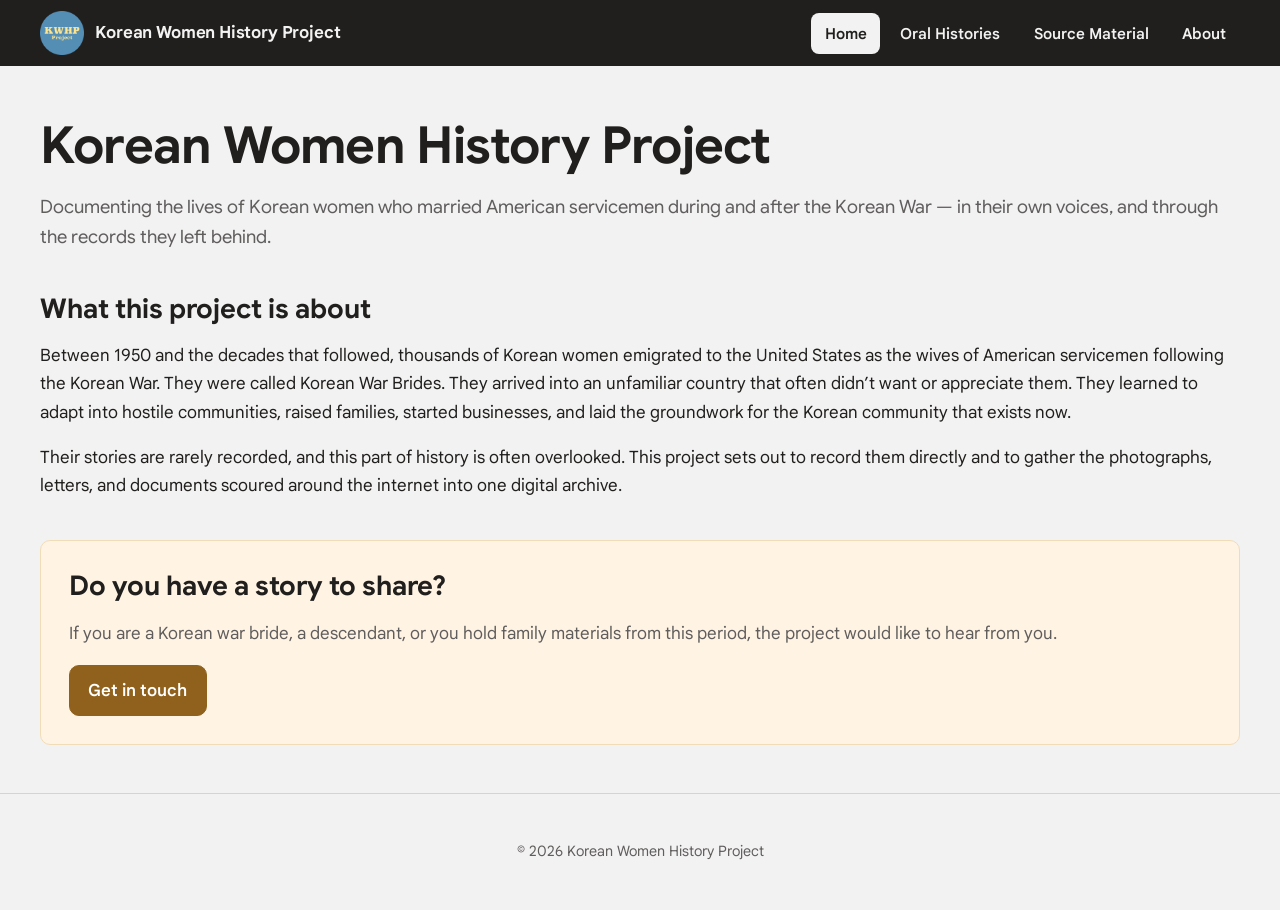
==== index.html @ 8262f933 "Fix home page grammar, interview links, and the public template page The home page reads "raised fam" ====
<!doctype html>
<html lang="en">
<head>
  <meta charset="utf-8" />
  <meta name="viewport" content="width=device-width, initial-scale=1" />
  <title>Korean Women History Project</title>
  <meta name="description" content="An oral history and archival project documenting the lives of Korean war brides." />
  <link rel="stylesheet" href="styles.css" />
  <link rel="icon" href="favicon.ico" sizes="any" />
  <link rel="icon" type="image/png" sizes="32x32" href="images/favicon-32.png" />
  <link rel="icon" type="image/png" sizes="16x16" href="images/favicon-16.png" />
  <link rel="apple-touch-icon" href="images/apple-touch-icon.png" />
  <link rel="manifest" href="site.webmanifest" />
</head>
<body>
  <a class="skip-link" href="#main">Skip to content</a>

  <header class="site-header">
    <a class="brand" href="index.html">
      <img class="brand-logo" src="images/logo.png" alt="" width="512" height="512" />
      <span class="brand-name">Korean Women History Project</span>
    </a>
    <button id="nav-toggle" class="nav-toggle" type="button" aria-expanded="false" aria-controls="site-nav">Menu</button>
    <nav id="site-nav" class="site-nav">
      <a href="index.html" aria-current="page">Home</a>
      <a href="oral-histories.html">Oral Histories</a>
      <a href="archive.html">Source Material</a>
      <a href="about.html">About</a>
    </nav>
  </header>

  <main id="main">
    <section class="hero">
      <h1>Korean Women History Project</h1>
      <!-- EDIT: one or two sentences describing the project in plain language. -->
      <p class="lede">
        Documenting the lives of Korean women who married American servicemen during and
        after the Korean War — in their own voices, and through the records they left behind.
      </p>
    </section>

    <!-- EDIT: This is your main space to talk about the project. Add or remove
         paragraphs freely; each <p> is a paragraph, <h2> starts a new heading. -->
    <section class="prose">
      <h2>What this project is about</h2>
      <p>
        Between 1950 and the decades that followed, thousands of Korean women emigrated
        to the United States as the wives of American servicemen following the Korean War.
        They were called Korean War Brides. They arrived into an unfamiliar country that
        often didn&rsquo;t want or appreciate them. They learned to adapt into hostile
        communities, raised families, started businesses, and laid the groundwork for the
        Korean community that exists now.
      </p>
      <p>
        Their stories are rarely recorded, and this part of history is often overlooked.
        This project sets out to record them directly and to gather the
        photographs, letters, and documents scoured around the internet into one digital
        archive.
      </p>
    </section>

    <section class="callout">
      <h2>Do you have a story to share?</h2>
      <p>
        If you are a Korean war bride, a descendant, or you hold family materials from
        this period, the project would like to hear from you.
      </p>
      <p><a class="btn btn-primary" href="https://forms.gle/nrmysBmQcNT2oJr99" target="_blank" rel="noopener">Get in touch</a></p>
    </section>
  </main>

  <footer>
    <p>© <span data-year>2026</span> Korean Women History Project</p>
  </footer>

  <script src="script.js"></script>
</body>
</html>
---- styles.css ----
/* ==========================================================================
   Korean Women History Project — site styles
   Colors live in the :root block below. Change them there and the whole
   site follows. Everything else is layout.
   ========================================================================== */

/* Google Sans, self-hosted (SIL Open Font License 1.1, see fonts/OFL.txt).
   A single variable file covers weight 400-700, so italic is the only
   second file needed. */
@font-face {
  font-family: "Google Sans";
  src: url("fonts/GoogleSans-Variable.woff2") format("woff2-variations"),
       url("fonts/GoogleSans-Variable.woff2") format("woff2");
  font-weight: 400 700;
  font-style: normal;
  font-display: swap;
}

@font-face {
  font-family: "Google Sans";
  src: url("fonts/GoogleSans-Italic-Variable.woff2") format("woff2-variations"),
       url("fonts/GoogleSans-Italic-Variable.woff2") format("woff2");
  font-weight: 400 700;
  font-style: italic;
  font-display: swap;
}


:root {
  /* Palette drawn from the project logo: gold on near-black, over a warm
     off-white. --accent is a deepened version of the logo's gold (#b68235)
     so it clears AA contrast as text and as a button fill; --accent-soft is
     a pale tint of the same gold. */
  --bg: #f3f2f2;
  --bg-soft: #eae9e9;
  --surface: #f8f4f4;
  --text: #201f1d;
  --muted: #605d5d;
  --border: #d7d3d3;
  --accent: #8f611c;
  /* Body text carrying a slight gold hue, for card pull quotes. */
  --text-quote: #5a3b0a;
  --accent-soft: #fff3e4;
  --accent-soft-border: #f1dcb8;
  --accent-text: #ffffff;

  /* Dark banner across the top, the same near-black as the logo's tile so
     the logo sits flush in it. */
  --header-bg: #201f1d;
  --header-text: #f3f2f2;

  --radius: 10px;
  /* Content sits in a centered band with a gutter on each side.
     --maxw is how wide that band gets; --pad is the gutter inside it.
     --measure is off, so text fills the band rather than stopping short. */
  --maxw: 1280px;
  --pad: clamp(1rem, 4vw, 2.5rem);
  --measure: none;

  /* --serif is unused now that headings use --sans too; kept so a serif
     look can be restored by pointing a rule back at it. */
  --serif: "Iowan Old Style", "Palatino Linotype", Palatino, Georgia, "Times New Roman", serif;
  --sans: "Google Sans", system-ui, -apple-system, "Segoe UI", Roboto, Helvetica, Arial, sans-serif;

  /* The site is light-only; this keeps form controls and scrollbars light
     even for visitors whose system is set to dark mode. */
  color-scheme: light;
}

* { box-sizing: border-box; }

/* scroll-padding-top keeps links to a spot on the page (#contact,
   #ock-soon-lee) from landing under the sticky header. */
html { scroll-behavior: smooth; scroll-padding-top: 5rem; }

body {
  margin: 0;
  background: var(--bg);
  color: var(--text);
  font: 17px/1.65 var(--sans);
  -webkit-font-smoothing: antialiased;
}

a { color: var(--accent); }
a:hover { text-decoration-thickness: 2px; }

img { max-width: 100%; height: auto; display: block; }

.visually-hidden {
  position: absolute;
  width: 1px; height: 1px;
  padding: 0; margin: -1px;
  overflow: hidden;
  clip: rect(0 0 0 0);
  white-space: nowrap;
}

.skip-link {
  position: absolute;
  left: -9999px;
  top: 0;
  background: var(--accent);
  color: var(--accent-text);
  padding: 0.6rem 1rem;
  z-index: 100;
}
.skip-link:focus { left: 0; }

:focus-visible {
  outline: 2px solid var(--accent);
  outline-offset: 3px;
  border-radius: 3px;
}

/* --------------------------------------------------------------- Header  */

.site-header {
  position: sticky;
  top: 0;
  z-index: 20;
  display: flex;
  align-items: center;
  justify-content: space-between;
  gap: 1.5rem;
  padding-block: 0.7rem;
  padding-inline: max(var(--pad), calc((100% - var(--maxw)) / 2 + var(--pad)));
  background: var(--header-bg);
  color: var(--header-text);
}

.brand {
  display: flex;
  align-items: center;
  gap: 0.7rem;
  text-decoration: none;
  color: var(--header-text);
  min-width: 0;
}

.brand-logo {
  width: 44px;
  height: 44px;
  flex: none;
}

.brand-name {
  font-size: 1.05rem;
  font-weight: 700;
  letter-spacing: -0.01em;
}

.site-nav {
  display: flex;
  align-items: center;
  gap: 0.4rem;
}

.site-nav a {
  text-decoration: none;
  color: var(--header-text);
  font-size: 0.95rem;
  font-weight: 600;
  padding: 0.5rem 0.85rem;
  border-radius: 8px;
  white-space: nowrap;
}

.site-nav a:hover { background: rgba(255, 255, 255, 0.12); }

/* Current page reads as a filled chip, the way the reference header does. */
.site-nav a[aria-current="page"] {
  background: var(--header-text);
  color: var(--header-bg);
}

.nav-toggle {
  display: none;
  background: transparent;
  border: 1px solid rgba(255, 255, 255, 0.35);
  border-radius: 8px;
  color: var(--header-text);
  cursor: pointer;
  font: inherit;
  font-size: 0.9rem;
  font-weight: 600;
  line-height: 1;
  padding: 0.55rem 0.8rem;
}

.nav-toggle:hover { background: rgba(255, 255, 255, 0.12); }

@media (max-width: 860px) {
  .brand-name {
    font-size: 0.95rem;
    overflow: hidden;
    text-overflow: ellipsis;
    white-space: nowrap;
  }

  .nav-toggle { display: inline-block; }

  .site-nav {
    display: none;
    position: absolute;
    top: 100%;
    left: 0;
    right: 0;
    flex-direction: column;
    align-items: stretch;
    gap: 0.25rem;
    padding: 0.75rem var(--pad) 1rem;
    background: var(--header-bg);
  }

  .site-nav.open { display: flex; }
}

/* --------------------------------------------------------------- Layout  */

main {
  max-width: var(--maxw);
  margin: 0 auto;
  padding: 0 var(--pad);
}

/* Sections carry no vertical padding of their own; the space between them is
   one explicit gap, so neighbouring padding cannot double into a hole. */
section { padding: 0; }
section + section { margin-top: 2.5rem; }

h1 {
  font-family: var(--sans);
  font-size: clamp(2.1rem, 5.5vw, 3.2rem);
  line-height: 1.12;
  margin: 0 0 1rem;
  letter-spacing: -0.015em;
}

h2 {
  font-family: var(--sans);
  font-size: clamp(1.35rem, 2.6vw, 1.7rem);
  line-height: 1.25;
  margin: 0 0 1rem;
}

h3 { font-size: 1.05rem; margin: 0 0 0.4rem; }

.hero { padding-top: 3.25rem; }

.page-head { padding-top: 3rem; }

.lede {
  font-size: 1.15rem;
  color: var(--muted);
  max-width: var(--measure);
  margin: 0 0 1.5rem;
}

.prose p {
  max-width: var(--measure);
  margin: 0 0 1.1rem;
}

.prose h2 { margin-top: 2.2rem; }
.prose h2:first-child { margin-top: 0; }

/* Numbered sources under a passage, set small and faded. */
.prose sup { line-height: 0; font-size: 0.7em; }
.prose sup a { text-decoration: none; }

.sources {
  margin: 1.25rem 0 0;
  padding: 0.9rem 0 0 1.2rem;
  border-top: 1px solid var(--border);
  font-size: 0.85rem;
  line-height: 1.5;
  color: var(--muted);
  max-width: var(--measure);
}

.sources li { margin-bottom: 0.35rem; }
.sources a { color: var(--muted); }

.cite {
  display: inline-block;
  margin-top: 0.4rem;
  padding: 0.6rem 0.85rem;
  background: var(--bg-soft);
  border-left: 3px solid var(--accent);
  border-radius: 0 var(--radius) var(--radius) 0;
  font-size: 0.94rem;
  color: var(--muted);
}

/* -------------------------------------------------------------- Buttons  */


.btn {
  display: inline-block;
  padding: 0.65rem 1.15rem;
  border: 1px solid var(--border);
  border-radius: var(--radius);
  background: var(--surface);
  color: var(--text);
  text-decoration: none;
  font: inherit;
  font-size: 1.05rem;
  font-weight: 600;
  cursor: pointer;
  transition: transform 0.12s ease, border-color 0.12s ease;
}

.btn:hover { transform: translateY(-1px); border-color: var(--accent); }

.btn-primary {
  background: var(--accent);
  border-color: var(--accent);
  color: var(--accent-text);
}

/* -------------------------------------------------------------- Callout  */

.callout {
  background: var(--accent-soft);
  border: 1px solid var(--accent-soft-border);
  border-radius: var(--radius);
  padding: 1.75rem;
}

.callout h2 { margin-top: 0; }
.callout p { color: var(--muted); max-width: var(--measure); }
.callout p:last-child { margin-bottom: 0; }

.contact-list {
  list-style: none;
  padding: 0;
  margin: 0;
  display: grid;
  gap: 0.6rem;
}

.contact-list strong {
  display: inline-block;
  min-width: 6.5rem;
  color: var(--text);
}

/* --------------------------------------------------------------- Search  */

.search { display: block; max-width: 26rem; }

.search input {
  width: 100%;
  padding: 0.6rem 0.85rem;
  font: inherit;
  font-size: 0.95rem;
  color: var(--text);
  background: var(--surface);
  border: 1px solid var(--border);
  border-radius: var(--radius);
}

.filter-status {
  margin: 0.6rem 0 0;
  font-size: 0.9rem;
  color: var(--muted);
  min-height: 1.4em;
}

/* ------------------------------------------------- Interview card grid  */

.interview-index { padding-top: 0; }

.interview-grid {
  display: grid;
  grid-template-columns: repeat(auto-fit, minmax(290px, 1fr));
  gap: 1.5rem;
}

.interview-card {
  display: flex;
  flex-direction: column;
  background: var(--surface);
  border: 1px solid var(--border);
  border-radius: var(--radius);
  overflow: hidden;
  text-decoration: none;
  color: inherit;
  transition: border-color 0.14s ease;
}

.interview-card:hover {
  border-color: var(--accent);
}

.interview-card[hidden] { display: none; }

.card-media {
  display: block;
  aspect-ratio: 16 / 9;
  background: var(--bg-soft) center / cover no-repeat;
  border-bottom: 1px solid var(--border);
}

.card-body {
  display: block;
  padding: 1.1rem 1.15rem 1.25rem;
}

.quote {
  font-family: var(--sans);
  font-size: 1.22rem;
  line-height: 1.3;
  margin: 0 0 0.6rem;
  text-wrap: balance;
}

.interview-card:hover .quote { color: var(--accent); }

.meta {
  display: block;
  font-size: 0.86rem;
  color: var(--muted);
  margin: 0 0 0.75rem;
}

/* A line from the interview, sitting under the narrator's name on a card. */
.card-quote {
  display: block;
  font-size: 0.95rem;
  font-weight: 600;
  line-height: 1.45;
  color: var(--text-quote);
  margin: 0 0 0.75rem;
  text-wrap: pretty;
}

.card-tags {
  display: flex;
  flex-wrap: wrap;
  gap: 0.4rem;
}

.card-tags span {
  font-size: 0.76rem;
  letter-spacing: 0.03em;
  color: var(--muted);
  background: var(--bg-soft);
  border: 1px solid var(--border);
  border-radius: 999px;
  padding: 0.18rem 0.6rem;
}

/* --------------------------------------------- Interview detail page  */

.interview {
  max-width: var(--measure);
  padding: 2.5rem 0 1rem;
}

.back-link {
  display: inline-flex;
  align-items: center;
  gap: 0.45em;
  font-size: 0.9rem;
  text-decoration: none;
  margin-bottom: 1.75rem;
}

/* The arrow is masked rather than shown as an image, so it picks up the
   link colour instead of staying black. */
.back-link::before {
  content: "";
  flex: none;
  width: 0.95em;
  height: 0.95em;
  background: currentColor;
  -webkit-mask: url(images/arrow-left.svg) center / contain no-repeat;
  mask: url(images/arrow-left.svg) center / contain no-repeat;
}

.back-link:hover { text-decoration: underline; }

.interview h1 { margin-bottom: 0.6rem; text-wrap: balance; }

.interview .video-frame {
  max-height: 72vh;
  width: auto;
  margin-inline: auto;
}

.interview-standfirst {
  font-size: 1.2rem;
  font-weight: 600;
  color: var(--accent);
  margin: 0 0 0.6rem;
}

.interview-meta {
  font-size: 0.9rem;
  color: var(--muted);
  margin: 0 0 1rem;
}

.interview-summary {
  font-size: 1.08rem;
  color: var(--muted);
  margin: 0 0 1.75rem;
}

.interview .prose { padding: 2rem 0 0; }

/* A second video under "Related material", kept smaller than the interview. */
.related-video { max-width: 560px; margin-bottom: 1.25rem; }
.interview .prose + .prose { margin-top: 2rem; }
.interview .back-link:last-child { margin: 2.5rem 0 0; }

.passages {
  margin: 0;
  display: grid;
  grid-template-columns: max-content 1fr;
  gap: 0.5rem 1.1rem;
  align-items: baseline;
}

.passages dt {
  font-variant-numeric: tabular-nums;
  font-size: 0.88rem;
  color: var(--accent);
}

.passages dd {
  margin: 0;
  color: var(--muted);
}

@media (max-width: 520px) {
  .passages { grid-template-columns: 1fr; gap: 0.15rem; }
  .passages dd { margin-bottom: 0.7rem; }
}

/* ------------------------------------------------- Video player frame  */

.video-frame {
  position: relative;
  aspect-ratio: 16 / 9;
  background: var(--bg-soft) center / cover no-repeat;
  border: 1px solid var(--border);
  border-radius: var(--radius);
  overflow: hidden;
}

.video-frame iframe {
  position: absolute;
  inset: 0;
  width: 100%;
  height: 100%;
  border: 0;
}

.video-play {
  position: absolute;
  inset: 0;
  width: 100%;
  height: 100%;
  display: grid;
  place-items: center;
  background: rgba(0, 0, 0, 0.28);
  border: 0;
  cursor: pointer;
  transition: background 0.15s ease;
}

.video-play:hover { background: rgba(0, 0, 0, 0.45); }

.video-play-icon {
  display: grid;
  place-items: center;
  width: 62px;
  height: 62px;
  padding-left: 5px;
  border-radius: 50%;
  background: var(--accent);
  color: #fff;
  font-size: 1.4rem;
}

/* -------------------------------------------------------------- Archive  */


.gallery {
  display: grid;
  grid-template-columns: repeat(auto-fit, minmax(250px, 1fr));
  gap: 1.5rem;
}

.gallery-wide {
  grid-template-columns: repeat(auto-fit, minmax(340px, 1fr));
}

.item {
  margin: 0;
  background: var(--surface);
  border: 1px solid var(--border);
  border-radius: var(--radius);
  overflow: hidden;
}

/* A short paragraph introducing each archive section. */
.archive-section > p {
  color: var(--muted);
  max-width: var(--measure);
  margin: -0.25rem 0 1.25rem;
}

/* Each thumbnail links to its full-size file. */
.item-image { display: block; }

.item > img,
.item-image > img {
  width: 100%;
  aspect-ratio: 4 / 3;
  object-fit: cover;
}

/* Document pages crop from the top, where the title is. */
.item-doc img { object-position: top; }

/* Charts are shown whole rather than cropped. */
.item-fit img { object-fit: contain; }

.item .video-frame { border: 0; border-radius: 0; }

.item figcaption {
  padding: 0.9rem 1rem 1.1rem;
  font-size: 0.92rem;
  color: var(--muted);
}

.item figcaption strong { color: var(--text); }

.credit {
  display: block;
  margin-top: 0.5rem;
  font-size: 0.82rem;
  font-style: italic;
}

/* Korean breaks between words, not inside them. */
[lang="ko"] { word-break: keep-all; }

.doc-list {
  list-style: none;
  padding: 0;
  margin: 0;
  display: grid;
  gap: 1.25rem;
}

.doc-list li {
  border-left: 3px solid var(--border);
  padding-left: 1rem;
}

.doc-list strong { display: block; color: var(--text); }
.doc-list p { margin: 0.35rem 0 0; color: var(--muted); font-size: 0.95rem; }

/* Subheadings that split the reading list into groups. */
.archive-section h3 { margin: 2rem 0 1rem; }
.archive-section h2 + h3 { margin-top: 0; }

/* A list entry with a book cover beside it. */
.doc-list .has-cover {
  display: grid;
  grid-template-columns: 64px 1fr;
  gap: 1rem;
  align-items: start;
}

.doc-cover {
  width: 64px;
  border: 1px solid var(--border);
}

/* ------------------------------------------------------- Transcript  */

/* Timestamp buttons in the transcript. */
.cue-time {
  font: inherit;
  font-size: 0.82rem;
  font-variant-numeric: tabular-nums;
  color: var(--accent);
  background: var(--bg-soft);
  border: 1px solid var(--border);
  border-radius: 999px;
  padding: 0.12rem 0.55rem;
  margin-right: 0.5rem;
  cursor: pointer;
}

.cue-time:hover {
  background: var(--accent);
  border-color: var(--accent);
  color: var(--accent-text);
}

.transcript-toolbar {
  display: flex;
  flex-wrap: wrap;
  align-items: center;
  gap: 0.75rem 1.25rem;
  margin-bottom: 0.9rem;
}

.transcript-follow {
  display: flex;
  align-items: center;
  gap: 0.4rem;
  font-size: 0.92rem;
  color: var(--muted);
}

.transcript-search { flex: 1 1 14rem; }

.transcript-search input {
  width: 100%;
  padding: 0.5rem 0.75rem;
  font: inherit;
  font-size: 0.92rem;
  color: var(--text);
  background: var(--surface);
  border: 1px solid var(--border);
  border-radius: var(--radius);
}

.transcript-notice {
  margin: 0 0 0.9rem;
  padding: 0.8rem 1rem;
  background: var(--accent-soft);
  border: 1px solid var(--accent-soft-border);
  border-radius: var(--radius);
  font-size: 0.9rem;
  color: var(--text);
}

.transcript-status {
  margin: 0 0 0.6rem;
  font-size: 0.9rem;
  color: var(--muted);
  min-height: 1.3em;
}

.transcript {
  max-height: 26rem;
  overflow-y: auto;
  padding: 0.35rem 1rem 0.35rem 0.35rem;
  border: 1px solid var(--border);
  border-radius: var(--radius);
  background: var(--surface);
  scroll-behavior: smooth;
}

.cue {
  margin: 0 0 0.85rem;
  font-size: 0.97rem;
  line-height: 1.6;
  color: var(--muted);
  border-radius: 6px;
  padding: 0.25rem 0.35rem;
}

.cue[hidden] { display: none; }

.cue-speaker {
  font-size: 0.9rem;
  font-weight: 600;
  color: var(--accent);
  margin-right: 0.5rem;
}

.cue-speaker.is-interviewer { color: var(--muted); }

.cue-original {
  display: block;
  margin-left: 3.4rem;
  color: var(--text);
}

.cue-original + .cue-text {
  display: block;
  margin-left: 3.4rem;
}

.cue.is-active {
  background: var(--accent-soft);
  color: var(--text);
}

/* -------------------------------------------------------------- Footer   */

footer {
  border-top: 1px solid var(--border);
  margin-top: 3rem;
  padding-block: 2rem;
  padding-inline: max(var(--pad), calc((100% - var(--maxw)) / 2 + var(--pad)));
  text-align: center;
  color: var(--muted);
  font-size: 0.9rem;
}

@media (prefers-reduced-motion: reduce) {
  html { scroll-behavior: auto; }
  .btn, .video-play, .interview-card { transition: none; }
}


/* ------------------------------------------------------- Print to PDF   */

@media print {
  .site-header,
  footer,
  .back-link,
  .video-frame,
  .transcript-toolbar,
  .transcript-status,
  .skip-link,
  .cue-time {
    display: none !important;
  }

  html, body {
    background: #fff;
    color: #000;
    font-size: 11pt;
  }

  main, .interview {
    max-width: none;
    padding: 0;
    margin: 0;
  }

  /* The transcript prints in full rather than as a scrolling panel. */
  .transcript {
    max-height: none;
    overflow: visible;
    border: 0;
    padding: 0;
    background: transparent;
  }

  .cue {
    color: #000;
    background: transparent;
    padding: 0;
    margin-bottom: 0.6em;
    /* Keep a passage from being split across two pages. */
    break-inside: avoid;
  }

  .cue[hidden] { display: block !important; }
  .cue.is-active { background: transparent; }

  .transcript-notice {
    border: 1pt solid #000;
    background: transparent;
    break-inside: avoid;
  }

  h1 { font-size: 20pt; }
  h2 { font-size: 13pt; break-after: avoid; }

  a { color: #000; text-decoration: none; }

  /* Show the source URL once, so a printed copy can be traced back. */
  .interview::after {
    content: "Source: www.koreanwomenshistory.org";
    display: block;
    margin-top: 1.5em;
    padding-top: 0.5em;
    border-top: 0.5pt solid #999;
    font-size: 8pt;
    color: #444;
  }

  @page { margin: 18mm; }
}
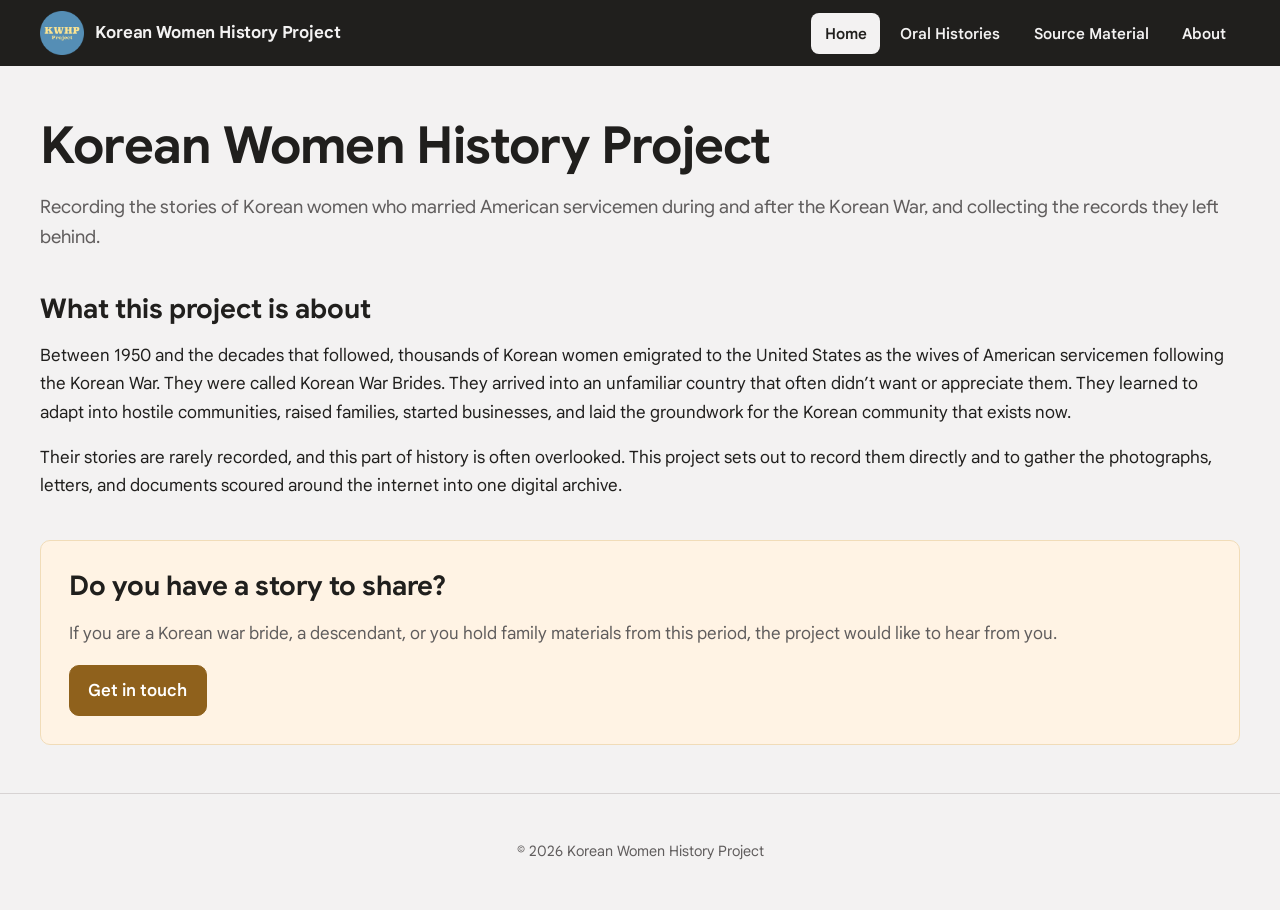
==== commit d0086f16: "Rewrite AI-sounding text across the site Shorten the interview titles, end the Background sections o" ====
--- a/index.html
+++ b/index.html
@@ -32,15 +32,12 @@
   <main id="main">
     <section class="hero">
       <h1>Korean Women History Project</h1>
-      <!-- EDIT: one or two sentences describing the project in plain language. -->
       <p class="lede">
-        Documenting the lives of Korean women who married American servicemen during and
-        after the Korean War — in their own voices, and through the records they left behind.
+        Recording the stories of Korean women who married American servicemen during and
+        after the Korean War, and collecting the records they left behind.
       </p>
     </section>
 
-    <!-- EDIT: This is your main space to talk about the project. Add or remove
-         paragraphs freely; each <p> is a paragraph, <h2> starts a new heading. -->
     <section class="prose">
       <h2>What this project is about</h2>
       <p>
--- a/styles.css
+++ b/styles.css
@@ -751,6 +751,9 @@
 }
 
 .transcript {
+  /* Positioned so each passage's offsetTop is measured from the top of this
+     box, which is what the follow-the-video scrolling expects. */
+  position: relative;
   max-height: 26rem;
   overflow-y: auto;
   padding: 0.35rem 1rem 0.35rem 0.35rem;
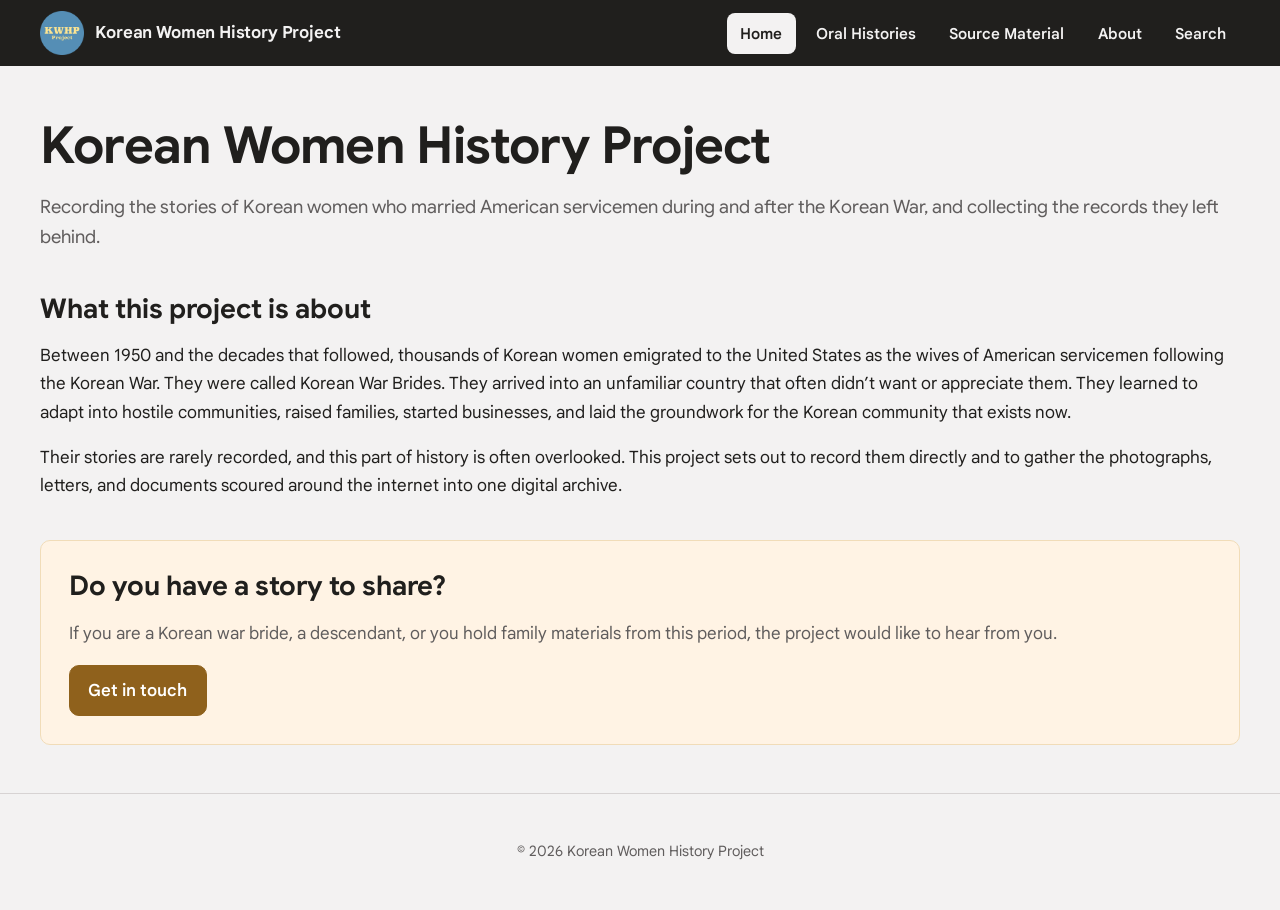
==== commit d30a1580: "Add a search page for the oral histories and source material search.html searches every oral history" ====
--- a/index.html
+++ b/index.html
@@ -26,6 +26,7 @@
       <a href="oral-histories.html">Oral Histories</a>
       <a href="archive.html">Source Material</a>
       <a href="about.html">About</a>
+      <a href="search.html">Search</a>
     </nav>
   </header>
 
--- a/styles.css
+++ b/styles.css
@@ -43,6 +43,8 @@
   --accent-soft: #fff3e4;
   --accent-soft-border: #f1dcb8;
   --accent-text: #ffffff;
+  /* Behind words a search matched. */
+  --mark: #f6dca8;
 
   /* Dark banner across the top, the same near-black as the logo's tile so
      the logo sits flush in it. */
@@ -189,7 +191,7 @@
 
 .nav-toggle:hover { background: rgba(255, 255, 255, 0.12); }
 
-@media (max-width: 860px) {
+@media (max-width: 920px) {
   .brand-name {
     font-size: 0.95rem;
     overflow: hidden;
@@ -367,6 +369,187 @@
   min-height: 1.4em;
 }
 
+/* ----------------------------------------------------------- Site search  */
+
+.site-search { display: grid; gap: 1rem; }
+
+.search-box input {
+  width: 100%;
+  padding: 0.8rem 1rem;
+  font: inherit;
+  font-size: 1.1rem;
+  color: var(--text);
+  background: var(--surface);
+  border: 1px solid var(--border);
+  border-radius: var(--radius);
+}
+
+.search-box input:focus { border-color: var(--accent); outline: none; box-shadow: 0 0 0 3px var(--accent-soft-border); }
+
+.search-filters {
+  display: flex;
+  flex-wrap: wrap;
+  align-items: center;
+  justify-content: space-between;
+  gap: 0.75rem 1.25rem;
+}
+
+.chips {
+  display: flex;
+  flex-wrap: wrap;
+  gap: 0.5rem;
+  margin: 0;
+  padding: 0;
+  border: 0;
+  min-width: 0;
+}
+
+.chip input {
+  position: absolute;
+  opacity: 0;
+  pointer-events: none;
+}
+
+.chip > span {
+  display: inline-block;
+  padding: 0.38rem 0.9rem;
+  font-size: 0.92rem;
+  font-weight: 600;
+  color: var(--text);
+  background: var(--surface);
+  border: 1px solid var(--border);
+  border-radius: 999px;
+  cursor: pointer;
+  transition: border-color 0.12s ease;
+}
+
+.chip > span:hover { border-color: var(--accent); }
+.chip input:checked + span { background: var(--accent); border-color: var(--accent); color: var(--accent-text); }
+.chip input:focus-visible + span { outline: 2px solid var(--accent); outline-offset: 3px; }
+
+.chip-count {
+  font-weight: 400;
+  font-variant-numeric: tabular-nums;
+  opacity: 0.75;
+  margin-left: 0.15rem;
+}
+
+.chip-count:empty { display: none; }
+
+.search-section select {
+  padding: 0.45rem 0.75rem;
+  font: inherit;
+  font-size: 0.92rem;
+  color: var(--text);
+  background: var(--surface);
+  border: 1px solid var(--border);
+  border-radius: var(--radius);
+}
+
+.search-hints p { margin: 0.5rem 0 0.75rem; color: var(--muted); }
+.search-hints[hidden] { display: none; }
+
+.search-hint-list { display: flex; flex-wrap: wrap; gap: 0.5rem; }
+
+.search-hint-list button {
+  font: inherit;
+  font-size: 0.92rem;
+  color: var(--accent);
+  background: var(--accent-soft);
+  border: 1px solid var(--accent-soft-border);
+  border-radius: 999px;
+  padding: 0.3rem 0.85rem;
+  cursor: pointer;
+}
+
+.search-hint-list button:hover { border-color: var(--accent); }
+
+.results { margin-top: 1.5rem; }
+
+.result-group + .result-group { margin-top: 2.75rem; }
+
+.result-count {
+  font-size: 0.95rem;
+  font-weight: 600;
+  color: var(--muted);
+  font-variant-numeric: tabular-nums;
+}
+
+mark {
+  background: var(--mark);
+  color: inherit;
+  border-radius: 2px;
+  padding: 0 0.08em;
+}
+
+/* An oral history: its cover beside the passages that matched. */
+.result-list { display: grid; gap: 1.25rem; }
+
+.result-interview {
+  display: grid;
+  grid-template-columns: minmax(0, 260px) minmax(0, 1fr);
+  background: var(--surface);
+  border: 1px solid var(--border);
+  border-radius: var(--radius);
+  overflow: hidden;
+}
+
+.result-cover.card-media { border-bottom: 0; border-right: 1px solid var(--border); aspect-ratio: auto; min-height: 146px; }
+
+.result-body { padding: 1.1rem 1.25rem 1.2rem; min-width: 0; }
+
+.result-title { font-size: 1.2rem; margin: 0 0 0.2rem; }
+.result-title a { color: var(--text); text-decoration: none; }
+.result-title a:hover { color: var(--accent); text-decoration: underline; }
+
+.result-body .meta { margin-bottom: 0.6rem; }
+.result-summary { margin: 0 0 0.75rem; font-size: 0.95rem; color: var(--muted); }
+
+.result-passages {
+  list-style: none;
+  margin: 0 0 0.6rem;
+  padding: 0;
+  display: grid;
+  gap: 0.35rem;
+}
+
+.result-passages a {
+  display: block;
+  padding: 0.45rem 0.55rem;
+  border-radius: 6px;
+  color: var(--muted);
+  text-decoration: none;
+  font-size: 0.95rem;
+  line-height: 1.55;
+}
+
+.result-passages a:hover { background: var(--accent-soft); color: var(--text); }
+.result-passages .cue-time { pointer-events: none; }
+
+.result-words { display: block; margin: 0.2rem 0 0; }
+
+.result-more { font-size: 0.92rem; font-weight: 600; }
+
+/* Under a photograph or document: where it sits on Source Material. */
+.result-context {
+  display: block;
+  margin-top: 0.6rem;
+  font-size: 0.85rem;
+  font-style: normal;
+}
+
+.result-group-name {
+  display: block;
+  margin-top: 0.3rem;
+  font-size: 0.82rem;
+  color: var(--muted);
+}
+
+@media (max-width: 640px) {
+  .result-interview { grid-template-columns: 1fr; }
+  .result-cover.card-media { aspect-ratio: 16 / 9; border-right: 0; border-bottom: 1px solid var(--border); }
+}
+
 /* ------------------------------------------------- Interview card grid  */
 
 .interview-index { padding-top: 0; }
@@ -623,6 +806,9 @@
   object-fit: cover;
 }
 
+/* An item reached from a search result, so it is easy to spot. */
+.item.is-target { border-color: var(--accent); box-shadow: 0 0 0 3px var(--accent-soft-border); }
+
 /* Document pages crop from the top, where the title is. */
 .item-doc img { object-position: top; }
 
@@ -813,7 +999,7 @@
 
 @media (prefers-reduced-motion: reduce) {
   html { scroll-behavior: auto; }
-  .btn, .video-play, .interview-card { transition: none; }
+  .btn, .video-play, .interview-card, .chip > span { transition: none; }
 }
 
 
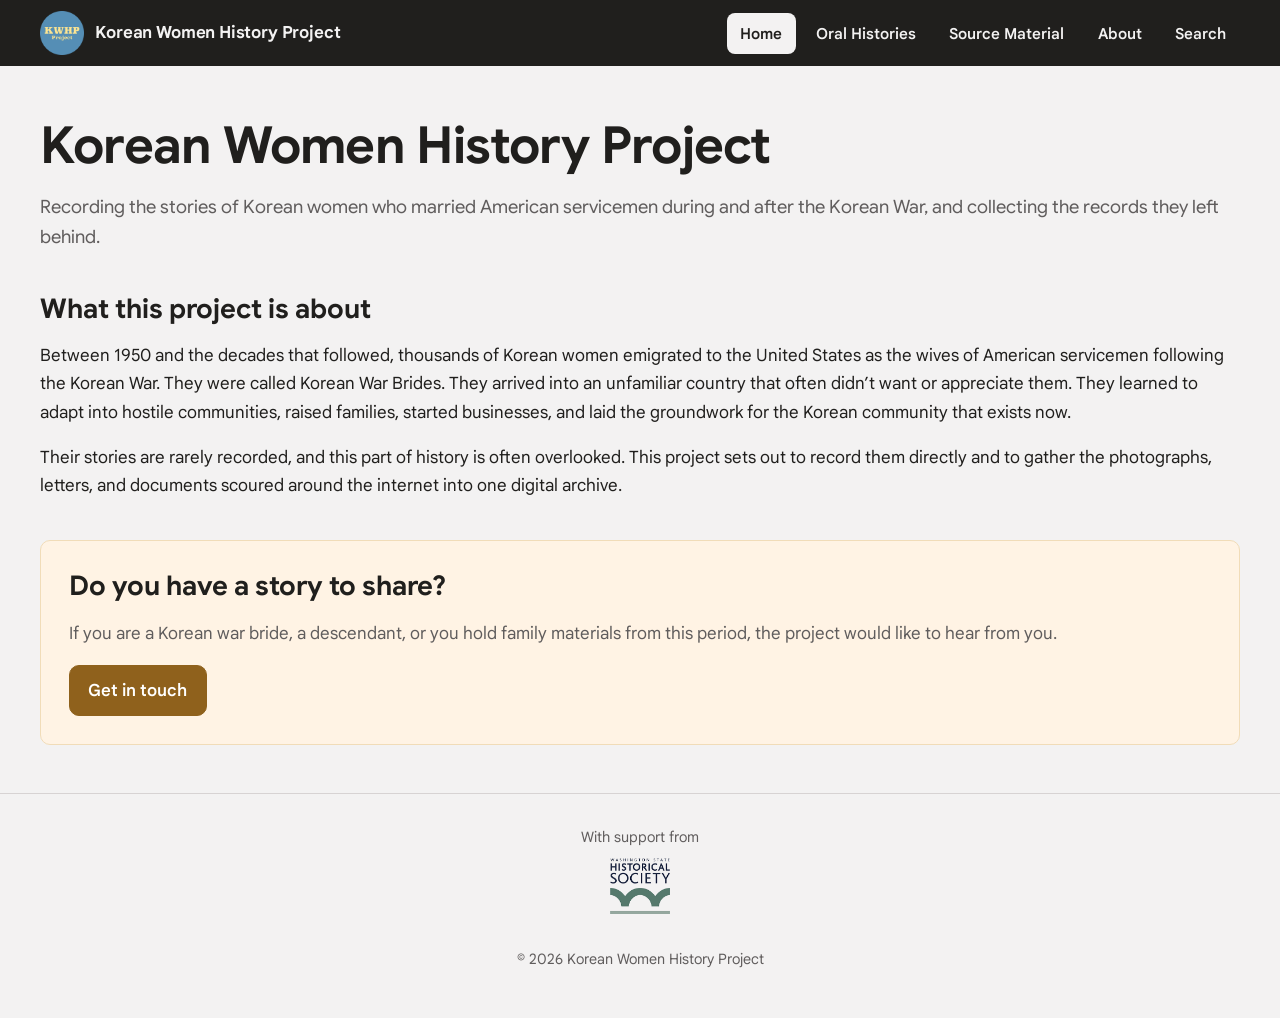
==== commit 5fdd78ae: "Credit the Washington State Historical Society for its support Every page footer now shows "With sup" ====
--- a/index.html
+++ b/index.html
@@ -68,6 +68,10 @@
   </main>
 
   <footer>
+    <a class="support" href="https://www.washingtonhistory.org/" target="_blank" rel="noopener">
+      <span>With support from</span>
+      <img src="images/wshs-logo.jpg" alt="Washington State Historical Society" width="59" height="56" />
+    </a>
     <p>© <span data-year>2026</span> Korean Women History Project</p>
   </footer>
 
--- a/styles.css
+++ b/styles.css
@@ -384,24 +384,27 @@
   border-radius: var(--radius);
 }
 
-.search-box input:focus { border-color: var(--accent); outline: none; box-shadow: 0 0 0 3px var(--accent-soft-border); }
+.search-box input:focus { border-color: var(--accent); outline: none; }
 
 .search-filters {
   display: flex;
   flex-wrap: wrap;
-  align-items: center;
+  align-items: flex-end;
   justify-content: space-between;
-  gap: 0.75rem 1.25rem;
-}
-
+  gap: 0.75rem 1.5rem;
+}
+
+/* The kinds of result, as a row of tabs: the chosen one is gold and underlined. */
 .chips {
   display: flex;
   flex-wrap: wrap;
-  gap: 0.5rem;
+  gap: 0 1.5rem;
   margin: 0;
   padding: 0;
   border: 0;
+  border-bottom: 1px solid var(--border);
   min-width: 0;
+  flex: 1 1 30rem;
 }
 
 .chip input {
@@ -412,26 +415,25 @@
 
 .chip > span {
   display: inline-block;
-  padding: 0.38rem 0.9rem;
-  font-size: 0.92rem;
+  padding: 0.45rem 0 0.55rem;
+  margin-bottom: -1px;
+  font-size: 0.95rem;
   font-weight: 600;
-  color: var(--text);
-  background: var(--surface);
-  border: 1px solid var(--border);
-  border-radius: 999px;
+  color: var(--muted);
+  border-bottom: 2px solid transparent;
   cursor: pointer;
-  transition: border-color 0.12s ease;
-}
-
-.chip > span:hover { border-color: var(--accent); }
-.chip input:checked + span { background: var(--accent); border-color: var(--accent); color: var(--accent-text); }
-.chip input:focus-visible + span { outline: 2px solid var(--accent); outline-offset: 3px; }
+  transition: color 0.12s ease, border-color 0.12s ease;
+}
+
+.chip > span:hover { color: var(--text); }
+.chip input:checked + span { color: var(--accent); border-bottom-color: var(--accent); }
+.chip input:focus-visible + span { outline: 2px solid var(--accent); outline-offset: 3px; border-radius: 2px; }
 
 .chip-count {
   font-weight: 400;
   font-variant-numeric: tabular-nums;
-  opacity: 0.75;
-  margin-left: 0.15rem;
+  color: var(--muted);
+  margin-left: 0.2rem;
 }
 
 .chip-count:empty { display: none; }
@@ -832,6 +834,14 @@
   font-style: italic;
 }
 
+/* A caption's link to the oral history it belongs with. */
+.item-link {
+  display: block;
+  margin-top: 0.5rem;
+  font-size: 0.85rem;
+  font-weight: 600;
+}
+
 /* Korean breaks between words, not inside them. */
 [lang="ko"] { word-break: keep-all; }
 
@@ -849,6 +859,7 @@
 }
 
 .doc-list strong { display: block; color: var(--text); }
+.doc-list .meta { margin-bottom: 0; }
 .doc-list p { margin: 0.35rem 0 0; color: var(--muted); font-size: 0.95rem; }
 
 /* Subheadings that split the reading list into groups. */
@@ -995,6 +1006,25 @@
   text-align: center;
   color: var(--muted);
   font-size: 0.9rem;
+}
+
+/* "With support from" credit. The logo is a JPEG on white; multiply lets
+   the page background show through so it doesn't sit in a white box. */
+.support {
+  display: inline-flex;
+  flex-direction: column;
+  align-items: center;
+  gap: 0.5rem;
+  margin-bottom: 1.25rem;
+  color: var(--muted);
+  text-decoration: none;
+}
+.support:hover span { text-decoration: underline; }
+.support img {
+  display: block;
+  height: 56px;
+  width: auto;
+  mix-blend-mode: multiply;
 }
 
 @media (prefers-reduced-motion: reduce) {
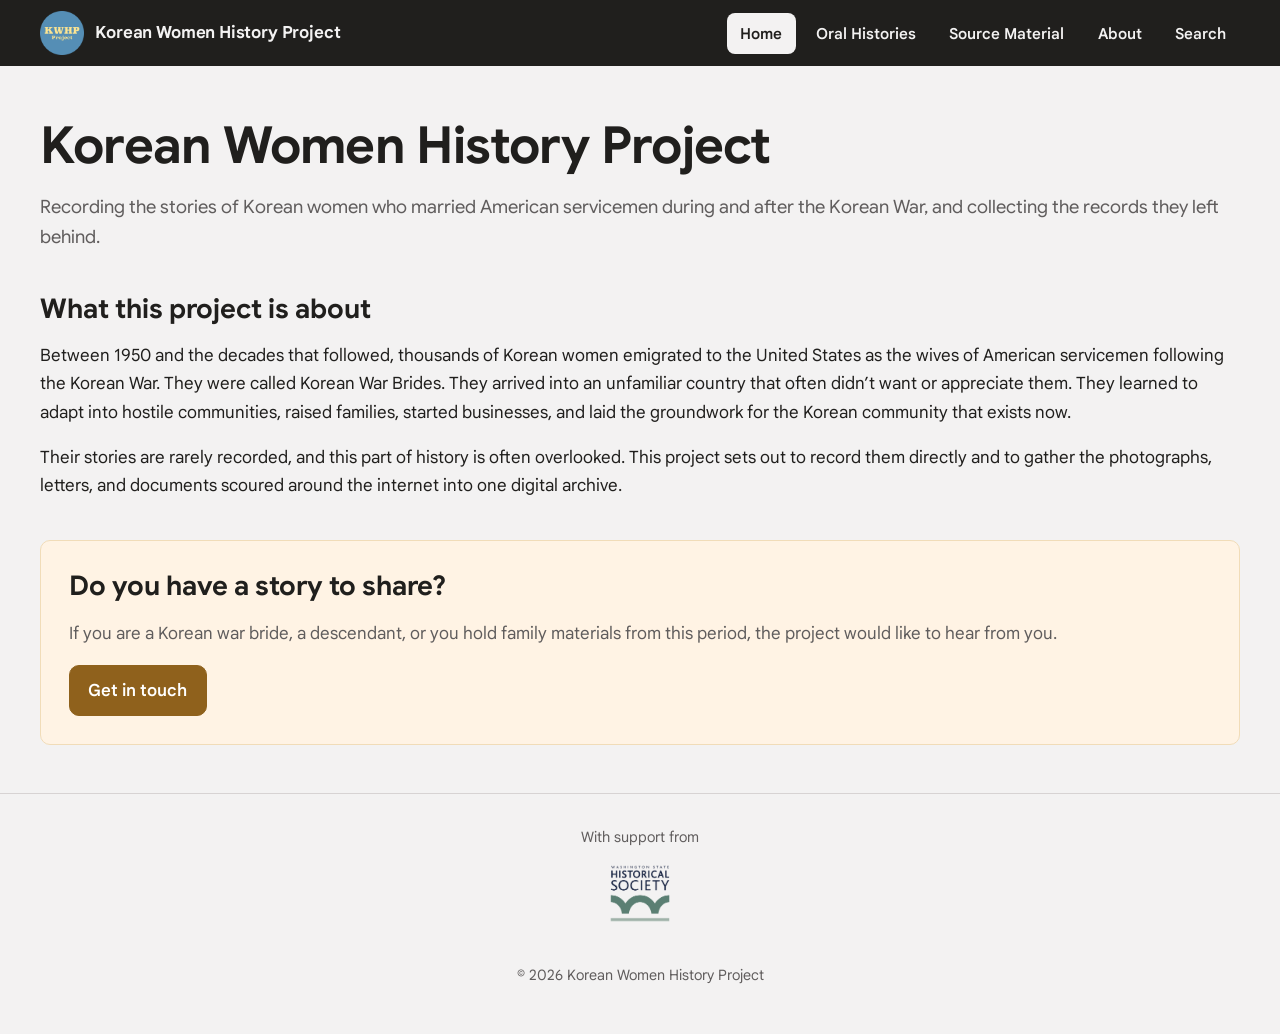
==== commit 1fe73e77: "Use the new Washington State Historical Society logo The footer credit now uses WSHS_logo.png, a tra" ====
--- a/index.html
+++ b/index.html
@@ -70,7 +70,7 @@
   <footer>
     <a class="support" href="https://www.washingtonhistory.org/" target="_blank" rel="noopener">
       <span>With support from</span>
-      <img src="images/wshs-logo.jpg" alt="Washington State Historical Society" width="59" height="56" />
+      <img src="images/WSHS_logo.png" alt="Washington State Historical Society" width="79" height="72" />
     </a>
     <p>© <span data-year>2026</span> Korean Women History Project</p>
   </footer>
--- a/styles.css
+++ b/styles.css
@@ -1008,8 +1008,8 @@
   font-size: 0.9rem;
 }
 
-/* "With support from" credit. The logo is a JPEG on white; multiply lets
-   the page background show through so it doesn't sit in a white box. */
+/* "With support from" credit. The logo PNG has a transparent margin
+   around it, so it is drawn taller than the 56px the mark itself fills. */
 .support {
   display: inline-flex;
   flex-direction: column;
@@ -1022,9 +1022,8 @@
 .support:hover span { text-decoration: underline; }
 .support img {
   display: block;
-  height: 56px;
+  height: 72px;
   width: auto;
-  mix-blend-mode: multiply;
 }
 
 @media (prefers-reduced-motion: reduce) {
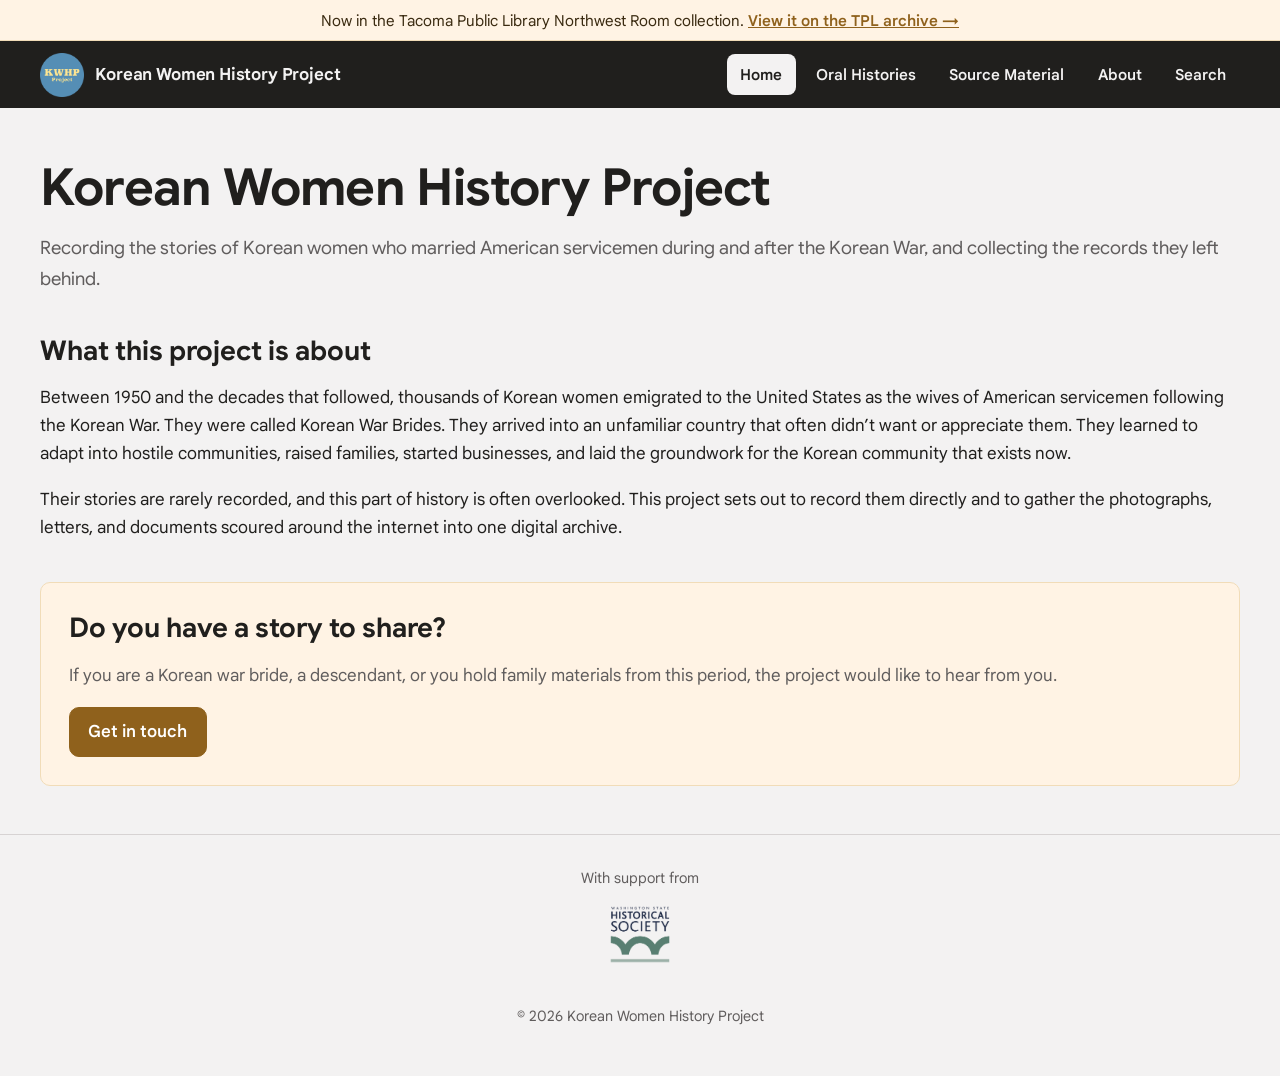
==== commit dc976886: "Add Tacoma Public Library archive banner to every page Co-Authored-By: Claude Opus 5.5 <noreply@anth" ====
--- a/index.html
+++ b/index.html
@@ -14,6 +14,8 @@
 </head>
 <body>
   <a class="skip-link" href="#main">Skip to content</a>
+
+  <div class="announce-bar"><span>Now in the Tacoma Public Library Northwest Room collection.</span> <a href="https://tpl.accesstomemory.org/william-yoons-korean-women-history-project" target="_blank" rel="noopener">View it on the TPL archive &rarr;</a></div>
 
   <header class="site-header">
     <a class="brand" href="index.html">
--- a/styles.css
+++ b/styles.css
@@ -283,17 +283,6 @@
 .sources li { margin-bottom: 0.35rem; }
 .sources a { color: var(--muted); }
 
-.cite {
-  display: inline-block;
-  margin-top: 0.4rem;
-  padding: 0.6rem 0.85rem;
-  background: var(--bg-soft);
-  border-left: 3px solid var(--accent);
-  border-radius: 0 var(--radius) var(--radius) 0;
-  font-size: 0.94rem;
-  color: var(--muted);
-}
-
 /* -------------------------------------------------------------- Buttons  */
 
 
@@ -448,24 +437,6 @@
   border-radius: var(--radius);
 }
 
-.search-hints p { margin: 0.5rem 0 0.75rem; color: var(--muted); }
-.search-hints[hidden] { display: none; }
-
-.search-hint-list { display: flex; flex-wrap: wrap; gap: 0.5rem; }
-
-.search-hint-list button {
-  font: inherit;
-  font-size: 0.92rem;
-  color: var(--accent);
-  background: var(--accent-soft);
-  border: 1px solid var(--accent-soft-border);
-  border-radius: 999px;
-  padding: 0.3rem 0.85rem;
-  cursor: pointer;
-}
-
-.search-hint-list button:hover { border-color: var(--accent); }
-
 .results { margin-top: 1.5rem; }
 
 .result-group + .result-group { margin-top: 2.75rem; }
@@ -1103,3 +1074,15 @@
 
   @page { margin: 18mm; }
 }
+
+/* Featured link to the Tacoma Public Library Northwest Room archive */
+.announce-bar {
+  background: var(--accent-soft);
+  border-bottom: 1px solid var(--accent-soft-border);
+  color: #3a2a10;
+  text-align: center;
+  font-size: 0.95rem;
+  padding: 0.6rem 1rem;
+  line-height: 1.4;
+}
+.announce-bar a { font-weight: 600; white-space: nowrap; }
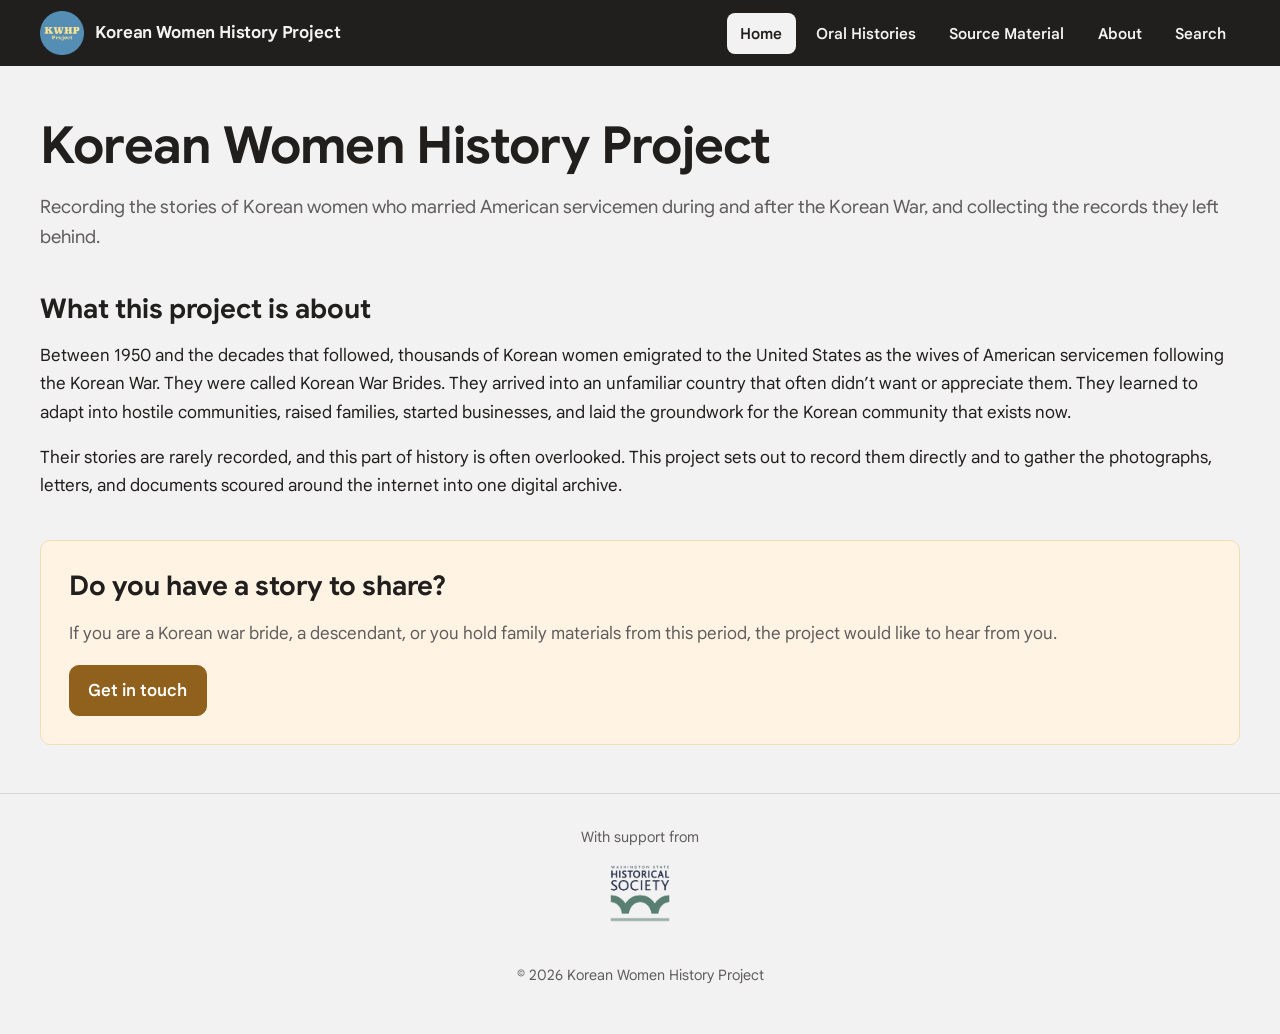
==== commit a5610b0e: "Show the TPL archive banner only on the Oral Histories page Co-Authored-By: Claude Opus 5.5 <noreply" ====
--- a/index.html
+++ b/index.html
@@ -15,7 +15,6 @@
 <body>
   <a class="skip-link" href="#main">Skip to content</a>
 
-  <div class="announce-bar"><span>Now in the Tacoma Public Library Northwest Room collection.</span> <a href="https://tpl.accesstomemory.org/william-yoons-korean-women-history-project" target="_blank" rel="noopener">View it on the TPL archive &rarr;</a></div>
 
   <header class="site-header">
     <a class="brand" href="index.html">
